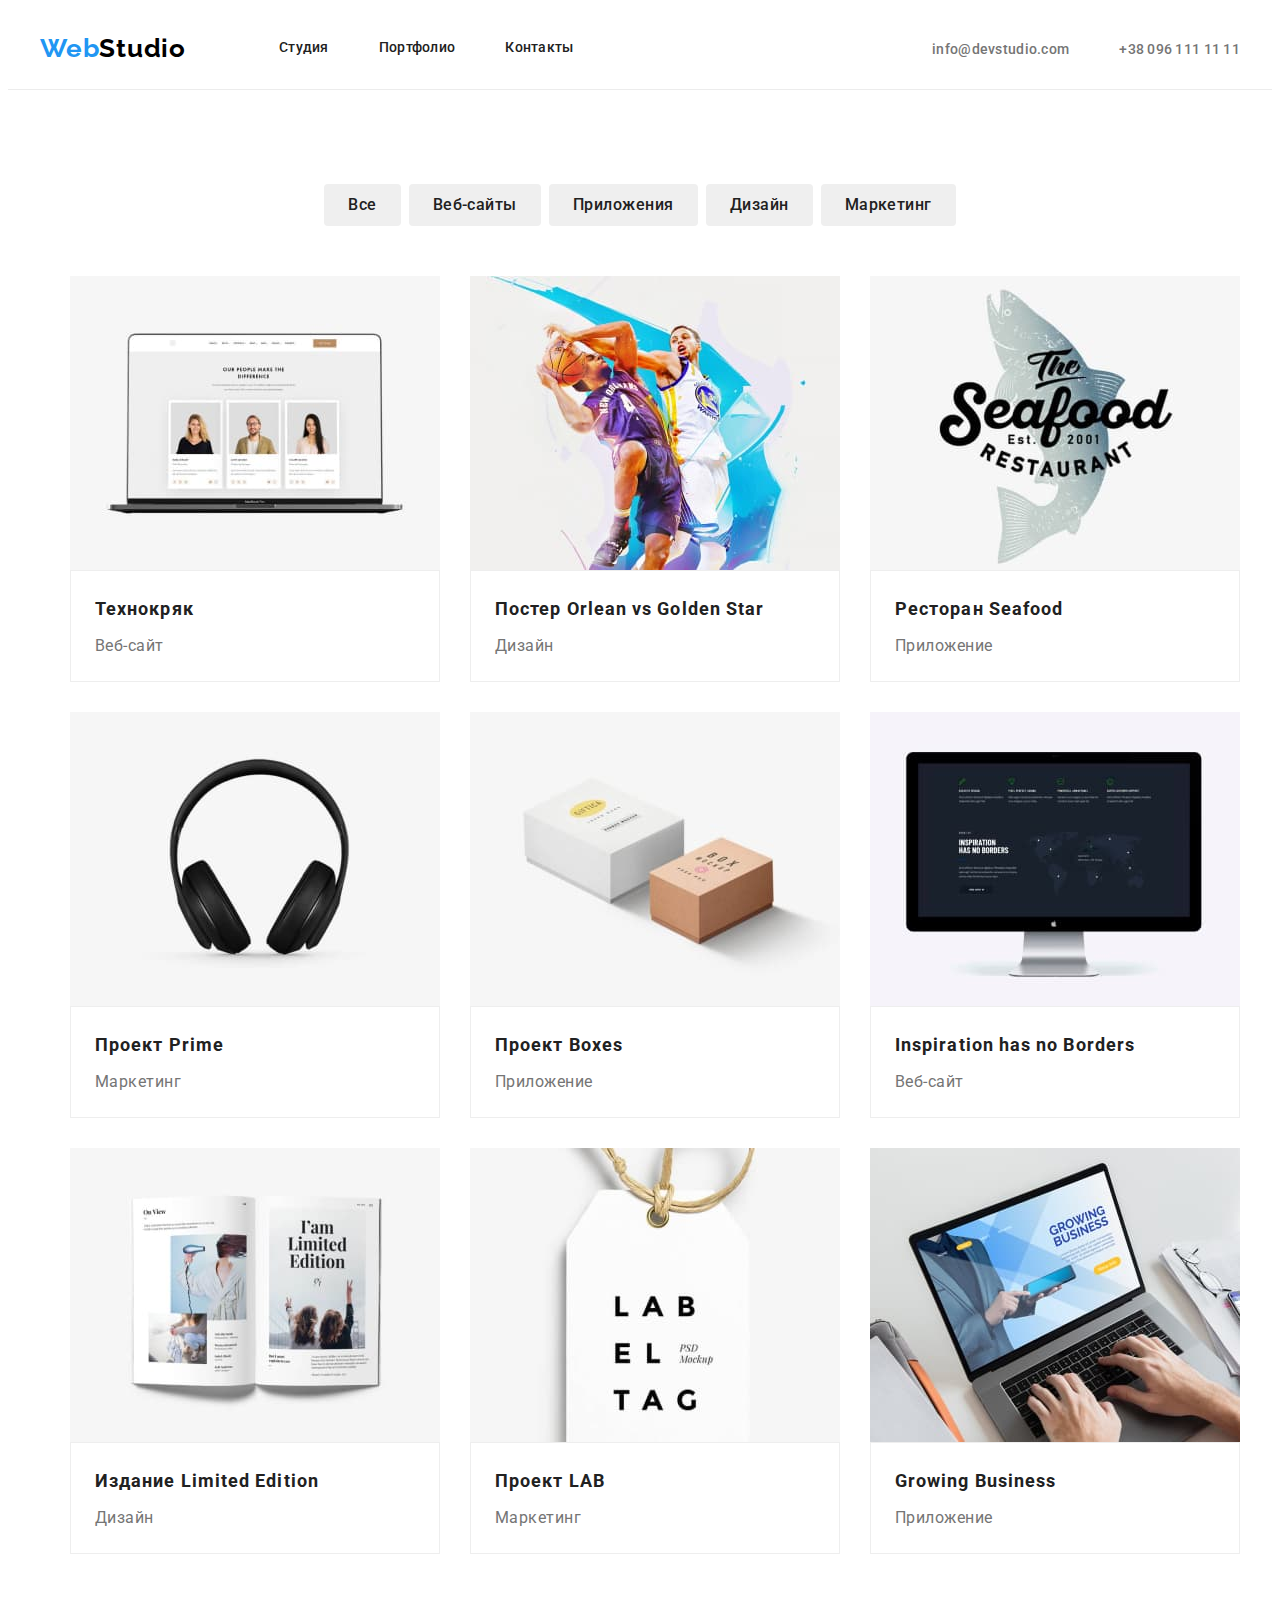
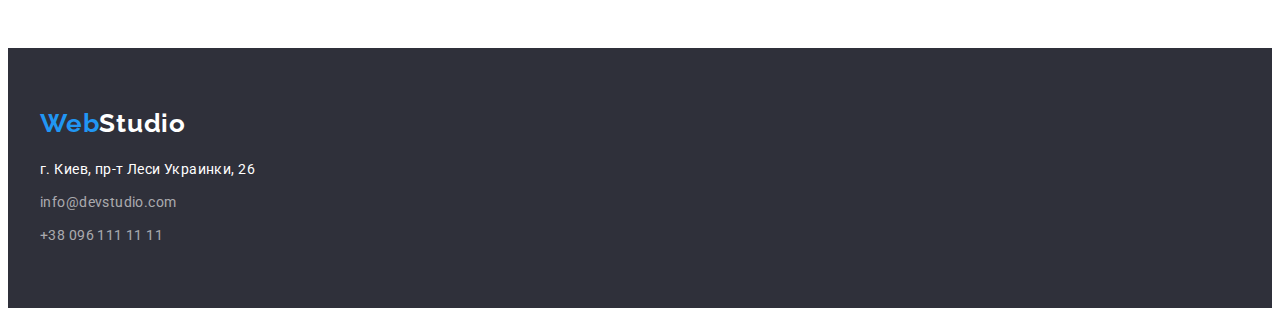
==== portfolio.html @ 91fcc717 "HW" ====
<!DOCTYPE html>
<html lang="ru">
<head>
    <meta charset="UTF-8">
    <meta http-equiv="X-UA-Compatible" content="IE=edge">
    <meta name="viewport" content="width=device-width, initial-scale=1.0">
    <title>Портфолио</title>
    <link rel="preconnect" href="https://fonts.googleapis.com">
    <link rel="preconnect" href="https://fonts.gstatic.com" crossorigin>
    <link href="https://fonts.googleapis.com/css2?family=Raleway:wght@700&family=Roboto:wght@400;500;700;900&display=swap"
        rel="stylesheet">
        <link rel="stylesheet" href="https://cdnjs.cloudflare.com/ajax/libs/modern-normalize/1.1.0/modern-normalize.min.css"
            integrity="sha512-wpPYUAdjBVSE4KJnH1VR1HeZfpl1ub8YT/NKx4PuQ5NmX2tKuGu6U/JRp5y+Y8XG2tV+wKQpNHVUX03MfMFn9Q=="
            crossorigin="anonymous" referrerpolicy="no-referrer" />
    <link rel="stylesheet" href="./css/styles.css">
</head>
<body>
<header class="header">
    <div class="container header-container">
        <nav class="header-nav">
            <a href="./index.html" lang="en" class="link  logo"><span>Web</span>Studio</a>
            <ul class="list navigation-list">
                <li class="nav-item"><a href="./index.html" class="link nav-list">Студия</a></li>
                <li class="nav-item"><a href="./portfolio.html" class="link nav-list">Портфолио</a></li>
                <li class="nav-item"><a href="" class="link nav-list">Контакты</a></li>
            </ul>
        </nav>
        <ul class="list header-contact-list">
            <li class="header-contact-item"><a href="mailto:info@devstudio.com"
                    class="link contact-list">info@devstudio.com</a></li>
            <li class="header-contact-item"><a href="tel:+380961111111" class="link contact-list">+38 096 111 11 11</a>
            </li>
        </ul>
    </div>
</header>
    <main>
        <!--Section Buttons-->
    <section class="section">
        <div class="container">
        <h1 class="visually-hidden">Примеры наших проектов</h1>
    <ul class="list btn-list">
        <li class="btn-list-item"><button type="button" name="Все" class="portfolio-button">Все</button></li>
        <li class="btn-list-item"><button type="button" name="Веб-сайты" class="portfolio-button">Веб-сайты</button></li>
        <li class="btn-list-item"><button type="button" name="Приложения" class="portfolio-button">Приложения</button></li>
        <li class="btn-list-item"><button type="button" name="Дизайн" class="portfolio-button">Дизайн</button></li>
        <li class="btn-list-item"><button type="button" name="Маркетинг" class="portfolio-button">Маркетинг</button></li>
    </ul>
    <ul class="list card-list">
    <li class="list-box">
        <article class="card">
        <a href="" class="link">
            <div class="card-thumb">
            <img src="./images/portfolio-img1.jpg" alt="Веб-сайт" width="370"></div>
            <div class="box-content">
            <h2 class="projects-title">Технокряк</h2>
            <p class="projects-description">Веб-сайт</p></div>
        </a>
        </article>
    </li>
    <li class="list-box">
        <article class="card">
        <a href="" class="link">
            <div class="card-thumb">
            <img src="./images/portfolio-img2.jpg" alt="Два баскетболиста" width="370">
           </div>
            <div class="box-content">
            <h2 class="projects-title">Постер <span lang="en"> Orlean vs Golden Star</span></h2>
            <p class="projects-description">Дизайн</p></div>
        </a></article>
    </li>
    <li class="list-box">
        <article class="card">
        <a href="" class="link">
            <div class="card-thumb">
            <img src="./images/portfolio-img3.jpg" alt="Логотип ресторана" width="370"></div>
            <div class="box-content">
            <h2 class="projects-title">Ресторан <span lang="en">Seafood</span></h2>
            <p class="projects-description">Приложение</p></div>
        </a></article>
    </li>
    <li class="list-box">
        <article class="card">
        <a href="" class="link">
            <div class="card-thumb">
            <img src="./images/portfolio-img4.jpg" alt="Наушники" width="370"></div>
            <div class="box-content">
            <h2 class="projects-title">Проект <span lang="en">Prime</span></h2>
            <p class="projects-description">Маркетинг</p></div>
        </a></article>
    </li>
    <li class="list-box">
        <article class="card">
    <a href="" class="link">
        <div class="card-thumb">
        <img src="./images/portfolio-img5.jpg" alt="Две коробки" width="370"></div>
        <div class="box-content">
        <h2 class="projects-title">Проект <span lang="en">Boxes</span></h2>
        <p class="projects-description">Приложение</p></div>
    </a></article>
    </li>
    <li class="list-box">
        <article class="card">
        <a href="" class="link">
            <div class="card-thumb">
            <img src="./images/portfolio-img6.jpg" alt="Веб-сайт" width="370"></div>
            <div class="box-content">
            <h2 lang="en" class="projects-title">Inspiration has no Borders</h2>
            <p class="projects-description">Веб-сайт</p></div>
        </a></article>
    </li>
    <li class="list-box">
        <article class="card">
        <a href="" class="link">
            <div class="card-thumb">
            <img src="./images/portfolio-img7.jpg" alt="Журнал" width="370"></div>
            <div class="box-content">
            <h2 class="projects-title">Издание <span lang="en">Limited Edition</span></h2>
            <p class="projects-description">Дизайн</p></div>
        </a></article>
    </li>
    <li class="list-box">
        <article class="card">
        <a href="" class="link">
            <div class="card-thumb">
            <img src="./images/portfolio-img8.jpg" alt="Бирка" width="370"></div>
            <div class="box-content">
            <h2 class="projects-title">Проект <span lang="en">LAB</span></h2>
            <p class="projects-description">Маркетинг</p></div>
        </a></article>
    </li>
    <li class="list-box">
        <article class="card">
        <a href="" class="link">
            <div class="card-thumb">
            <img src="./images/portfolio-img9.jpg" alt="Приложение для ноутбука" width="370"></div>
            <div class="box-content">
            <h2 lang="en" class="projects-title">Growing Business</h2>
            <p class="projects-description">Приложение</p></div>
        </a></article>
    </li>
    </ul>
    </div>
    </section>
    </main>
    <footer class="footer">
        <div class="container">
            <div class="logo-footer">
                <a href="./index.html" lang="en" class="link  footer-logo"><span>Web</span>Studio</a>
            </div>
            <address>
                <ul class="list">
                    <li class="footer-list"><a href="https://goo.gl/maps/FCbpodmWMEnQQ8jf7" class="link footer-address">г.
                            Киев, пр-т Леси Украинки, 26</a></li>
                    <li class="footer-list"><a href="mailto:info@devstudio.com"
                            class="link footer-contact">info@devstudio.com</a></li>
                    <li class="footer-list"><a href="tel:+380961111111" class="link footer-contact">+38 096 111 11 11</a>
                    </li>
                </ul>
            </address>
        </div>
    </footer>
</body>
</html>
---- css/styles.css ----
h1,
h2,
h3,
h4,
h5,
h6,
p,
ul {
  margin: 0;
}

:root {
  --accent-color: #2196f3;
  --main-text-color: #757575;
  --title-color: #212121;
  --logo-color: #000000;
}
body {
  font-family: "Roboto", sans-serif;
  color: var(--main-text-color);
  background-color: #ffffff;
  font-weight: 400;
  font-style: normal;
}
.visually-hidden {
  position: absolute;
  white-space: nowrap;
  width: 1px;
  height: 1px;
  overflow: hidden;
  border: 0;
  padding: 0;
  clip: rect(0 0 0 0);
  clip-path: inset(50%);
  margin: -1px;
}
img {
  display: block;
  max-width: 100%;
  height: auto;
}
/* ----------------------------------------------------------HEADER---------------------- */
.container {
  width: 1200px;
  padding-left: 15px;
  padding-right: 15px;
  margin-left: auto;
  margin-right: auto;
  height: auto;
}
.header {
  padding-top: 25px;
  padding-bottom: 25px;

  border-bottom-color: #ececec;
  border-bottom-style: solid;
  border-bottom-width: 1px;
}

.header-container {
  display: flex;
  justify-content: space-between;
  align-items: center;
}

.header-nav {
  display: flex;
}

.logo {
  font-family: Raleway;
  font-style: normal;
  font-weight: 700;
  font-size: 26px;
  line-height: 1.19;
  letter-spacing: 0.03em;
  color: var(--logo-color);
  margin-right: 93px;
}
.header span {
  color: var(--accent-color);
}

.nav-list {
  font-weight: 500;
  font-size: 14px;
  line-height: 1.14;
  letter-spacing: 0.02em;
  color: var(--title-color);
  display: block;
}
.navigation-list {
  display: flex;
  align-items: center;
}
.nav-item:not(:last-child) {
  margin-right: 50px;
}

.header-contact-item:not(:last-child) {
  margin-right: 50px;
}

.header-contact-list {
  display: flex;
}

.contact-list {
  font-weight: 500;
  font-size: 14px;
  line-height: 1.14;
  letter-spacing: 0.02em;
  color: var(--main-text-color);
}
.list {
  list-style: none;
  padding: 0;
}

.link {
  text-decoration: none;
}
.link:hover,
.link:focus {
  color: var(--accent-color);
}

/*--------------HERO----------------------------*/
.hero-section {
  background-color: #2f303a;
  padding-bottom: 200px;
  padding-top: 200px;
  text-align: center;
}
.hero-title {
  font-weight: 900;
  font-size: 44px;
  line-height: 1.36;
  text-align: center;
  letter-spacing: 0.06em;
  text-transform: uppercase;
  color: #ffffff;
  max-width: 696px;
  margin-right: auto;
  margin-left: auto;
  margin-bottom: 30px;
}
.hero-button {
  background: var(--accent-color);
  box-shadow: 0px 4px 4px rgba(0, 0, 0, 0.15);
  border-radius: 4px;
  font-family: inherit;
  font-weight: 700;
  font-size: 16px;
  line-height: 1.87;
  display: inline-block;
  text-align: center;
  letter-spacing: 0.06em;
  color: #ffffff;
  cursor: pointer;
  padding-right: 32px;
  padding-left: 32px;
  padding-top: 10px;
  padding-bottom: 10px;
}
.hero-button:focus,
.hero-button:hover {
  background-color: var(--accent-color);
}

/*----------------------------Section Our Activities------------------*/
.activities-list-title {
  font-weight: 700;
  font-size: 14px;
  line-height: 1.14;
  letter-spacing: 0.03em;
  text-transform: uppercase;
  color: var(--title-color);
  margin-bottom: 10px;
}
.activities-text {
  font-size: 14px;
  line-height: 1.71;
  letter-spacing: 0.03em;
}
.activities-title {
  font-weight: 700;
  font-size: 36px;
  line-height: 1.17;
  text-align: center;
  letter-spacing: 0.03em;
  color: var(--title-color);
  margin-bottom: 50px;
}
.section {
  padding-bottom: 94px;
  padding-top: 94px;
}
.activities-list {
  display: flex;
  justify-content: center;
}
.activities-list-item:not(:last-child) {
  margin-right: 30px;
}
.activities-types {
  display: flex;
}

.activities-types-item:not(:last-child) {
  margin-right: 30px;
}
.activities-types-item {
  width: 270px;
}

/*---------Section Our Team--------------------------------------*/
.team-section {
  background: #f5f4fa;
}
.team-list {
  display: flex;
  flex-basis: calc(100% / 4 -30px);
  margin-top: -30px;
  margin-left: -30px;
}

.team-title {
  font-weight: 700;
  font-size: 36px;
  line-height: 1.17;
  text-align: center;
  letter-spacing: 0.03em;
  color: var(--title-color);
  margin-bottom: 50px;
}
.team-card {
  background-color: #ffffff;
  margin-top: 30px;
  margin-left: 30px;
  box-shadow: 0px 1px 3px rgba(0, 0, 0, 0.12), 0px 1px 1px rgba(0, 0, 0, 0.14),
    0px 2px 1px rgba(0, 0, 0, 0.2);
  border-radius: 0px 0px 4px 4px;
}

.team-name {
  font-weight: 500;
  font-size: 16px;
  line-height: 1.19;
  text-align: center;
  letter-spacing: 0.03em;
  color: var(--title-color);
}
.team-position {
  font-size: 16px;
  line-height: 1.19;
  text-align: center;
  letter-spacing: 0.03em;
  color: var(--main-text-color);
  margin-top: 10px;
}

.members-text {
  padding-bottom: 30px;
  padding-top: 30px;
}

/*---------------------------------------Footer-----------------*/
.footer {
  background-color: #2f303a;
  padding-top: 60px;
  padding-bottom: 60px;
}
.footer span {
  color: var(--accent-color);
}
.footer-contact {
  font-size: 14px;
  font-style: normal;
  line-height: 1.71;
  letter-spacing: 0.03em;
  color: rgba(255, 255, 255, 0.6);
}
.footer-address {
  font-style: normal;
  font-size: 14px;
  line-height: 1.71;
  letter-spacing: 0.03em;
  color: #ffffff;
}
.footer-logo {
  font-family: Raleway;
  font-style: normal;
  font-weight: 700;
  font-size: 26px;
  line-height: 1.19;
  letter-spacing: 0.03em;
  color: #ffffff;
  margin-bottom: 20px;
}

.logo-footer {
  margin-bottom: 20px;
}
.footer-list:not(:last-child) {
  margin-bottom: 9px;
}
/*----------------------------PORTFOLIO Section Buttons----------------------------------------------*/
.portfolio-button {
  border-radius: 4px;
  font-family: inherit;
  font-weight: 500;
  font-size: 16px;
  line-height: 1.62;
  text-align: center;
  letter-spacing: 0.03em;
  color: var(--title-color);
  cursor: pointer;
  border-color: transparent;
  padding-top: 6px;
  padding-bottom: 6px;
  padding-right: 22px;
  padding-left: 22px;
}
.portfolio-button:hover,
.portfolio-button:focus {
  background-color: var(--accent-color);
}

.btn-list {
  padding: 0;
  display: flex;
  justify-content: center;
  border-radius: 4px;
  margin-bottom: 50px;
}
.btn-list-item:not(:last-child) {
  margin-right: 8px;
}

.list-box {
  background: #ffffff;
  flex-basis: calc(100% / 3 - 30px);
  margin-top: 30px;
  margin-left: 30px;
}
.projects-title {
  font-weight: 700;
  font-size: 18px;
  line-height: 2;
  letter-spacing: 0.06em;
  color: var(--title-color);
}
.projects-description {
  font-size: 16px;
  line-height: 1.87;
  letter-spacing: 0.03em;
  color: var(--main-text-color);
  margin-top: 4px;
}

.card-list {
  padding: 0;
  display: flex;
  flex-wrap: wrap;
  margin-top: -30px;
}

.box-content {
  padding-bottom: 20px;
  padding-left: 24px;
  padding-right: 24px;
  padding-top: 20px;
  border: 1px solid #eeeeee;
}
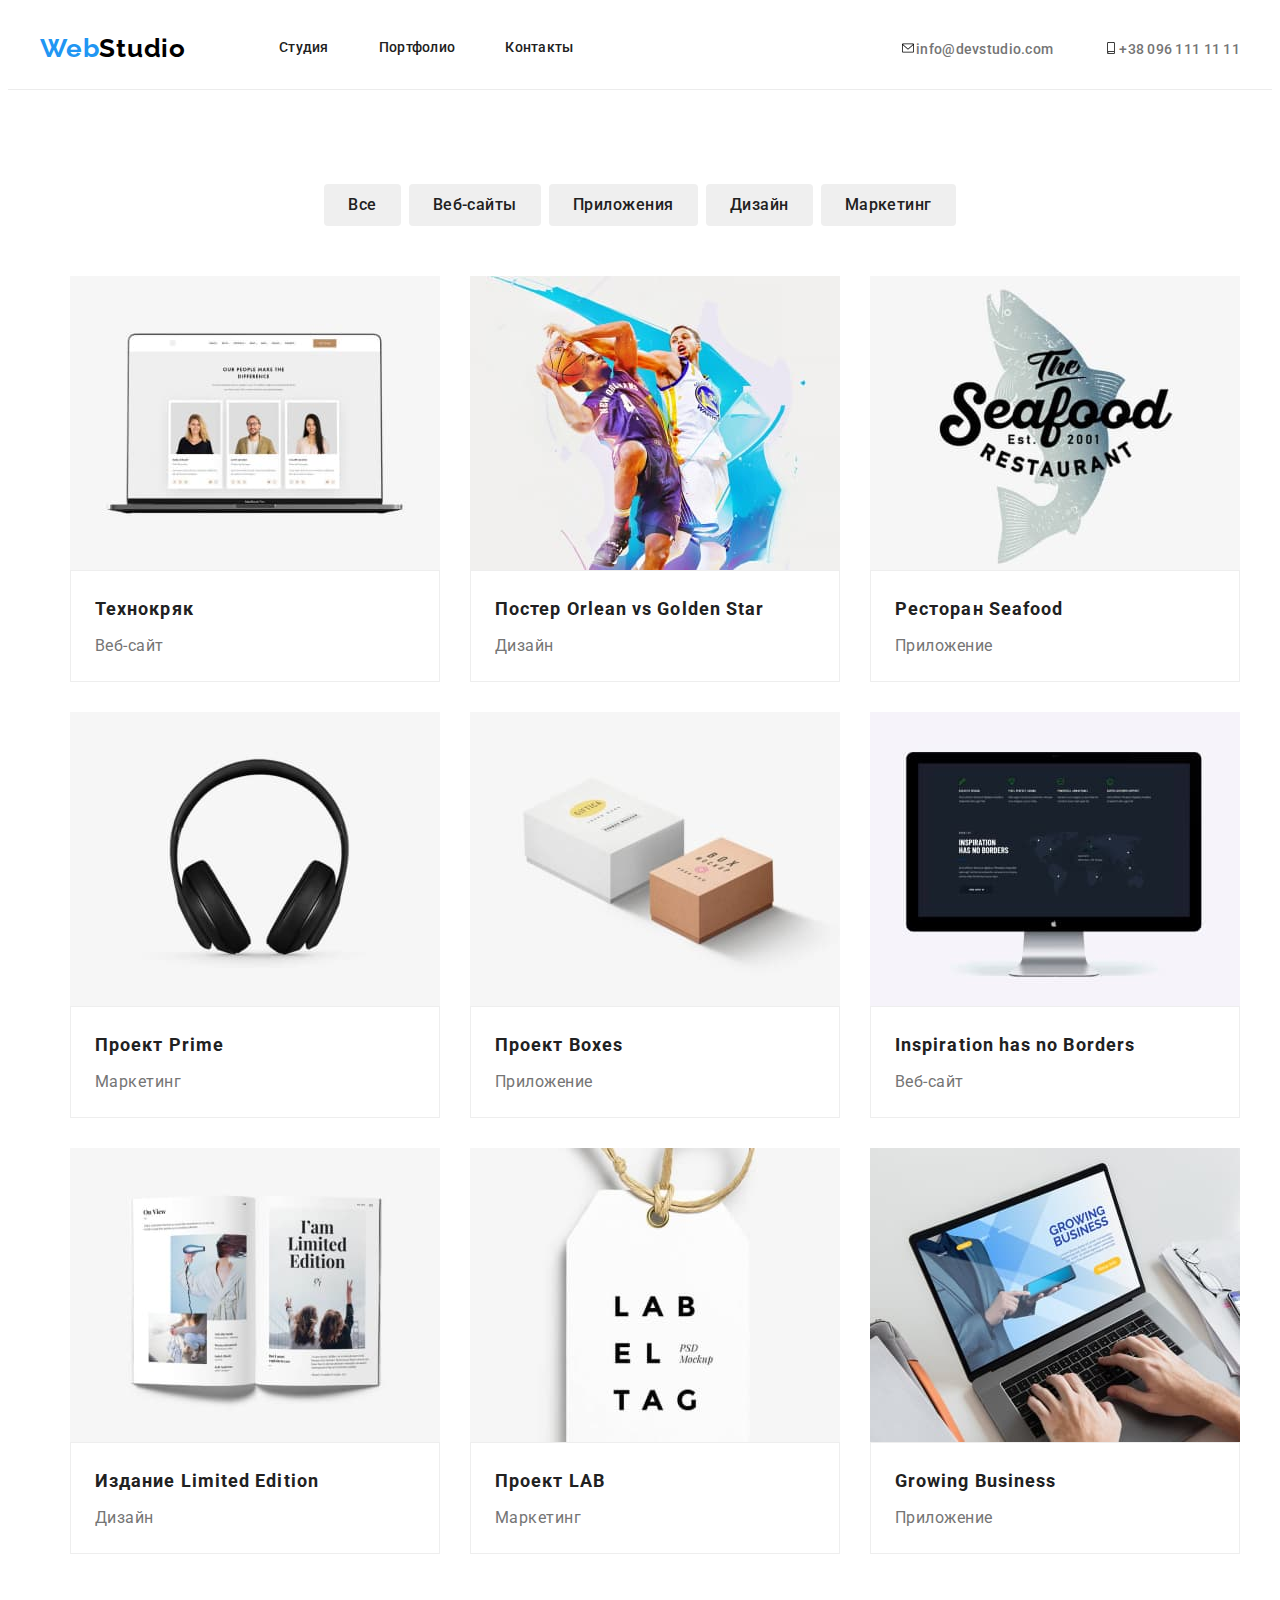
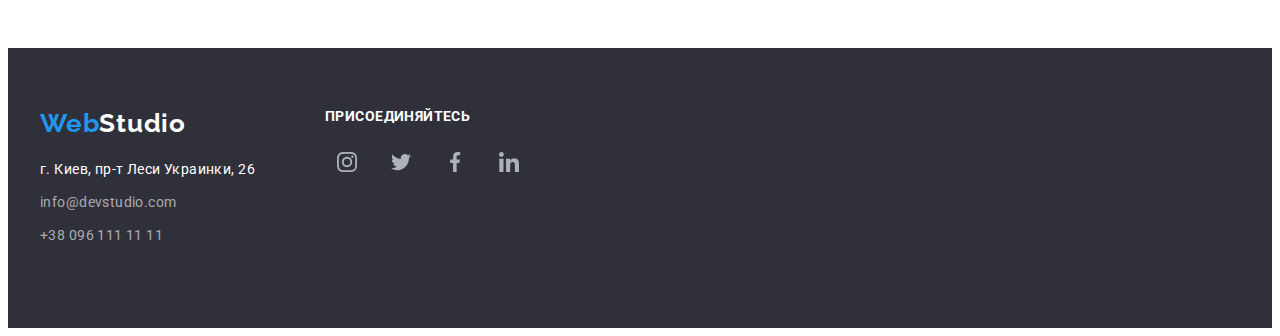
==== commit 89541ab2: "hw-4" ====
--- a/portfolio.html
+++ b/portfolio.html
@@ -26,10 +26,14 @@
             </ul>
         </nav>
         <ul class="list header-contact-list">
-            <li class="header-contact-item"><a href="mailto:info@devstudio.com"
-                    class="link contact-list">info@devstudio.com</a></li>
-            <li class="header-contact-item"><a href="tel:+380961111111" class="link contact-list">+38 096 111 11 11</a>
-            </li>
+            <li class="header-contact-item"><a href="mailto:info@devstudio.com" class="link contact-list"><svg
+                        class="contact-icon" width="16" height="12">
+                        <use href="./images/icons.svg#icon-envelope"></use>
+                    </svg>info@devstudio.com</a></li>
+            <li class="header-contact-item"><a href="tel:+380961111111" class="link contact-list"><svg class="contact-icon"
+                        width="16" height="12">
+                        <use href="./images/icons.svg#icon-smartphone"></use>
+                    </svg>+38 096 111 11 11</a></li>
         </ul>
     </div>
 </header>
@@ -143,20 +147,56 @@
     </section>
     </main>
     <footer class="footer">
-        <div class="container">
+        <div class="container footer-container">
             <div class="logo-footer">
-                <a href="./index.html" lang="en" class="link  footer-logo"><span>Web</span>Studio</a>
+                <div class="logo-adress">
+                    <a href="./index.html" lang="en" class="link  footer-logo"><span>Web</span>Studio</a>
+                </div>
+                <address>
+                    <ul class="list">
+                        <li class="footer-list"><a href="https://goo.gl/maps/FCbpodmWMEnQQ8jf7"
+                                class="link footer-address">г. Киев, пр-т Леси Украинки, 26</a></li>
+                        <li class="footer-list"><a href="mailto:info@devstudio.com"
+                                class="link footer-contact">info@devstudio.com</a></li>
+                        <li class="footer-list"><a href="tel:+380961111111" class="link footer-contact">+38 096 111 11
+                                11</a></li>
+                    </ul>
+                </address>
             </div>
-            <address>
-                <ul class="list">
-                    <li class="footer-list"><a href="https://goo.gl/maps/FCbpodmWMEnQQ8jf7" class="link footer-address">г.
-                            Киев, пр-т Леси Украинки, 26</a></li>
-                    <li class="footer-list"><a href="mailto:info@devstudio.com"
-                            class="link footer-contact">info@devstudio.com</a></li>
-                    <li class="footer-list"><a href="tel:+380961111111" class="link footer-contact">+38 096 111 11 11</a>
+            <div class="footer-social-link">
+                <h4 class="footer-title">присоединяйтесь</h4>
+                <ul class="members-social-list list">
+                    <li class="members-social-item">
+                        <a href="" class="members-social-link">
+                            <svg class="members-social-icon" width="20" height="20">
+                                <use href="./images/icons.svg#icon-instagram"></use>
+                            </svg>
+    
+                        </a>
+                    </li>
+                    <li class="members-social-item">
+                        <a href="" class="members-social-link">
+                            <svg class="members-social-icon" width="20" height="20">
+                                <use href="./images/icons.svg#icon-twitter"></use>
+                            </svg>
+                        </a>
+                    </li>
+                    <li class="members-social-item">
+                        <a href="" class="members-social-link">
+                            <svg class="members-social-icon" width="20" height="20">
+                                <use href="./images/icons.svg#icon-facebook"></use>
+                            </svg>
+                        </a>
+                    </li>
+                    <li class="members-social-item">
+                        <a href="" class="members-social-link">
+                            <svg class="members-social-icon" width="20" height="20">
+                                <use href="./images/icons.svg#icon-linkedin"></use>
+                            </svg>
+                        </a>
                     </li>
                 </ul>
-            </address>
+            </div>
         </div>
     </footer>
 </body>
--- a/css/styles.css
+++ b/css/styles.css
@@ -116,6 +116,10 @@
   list-style: none;
   padding: 0;
 }
+.header-contact-item:hover,
+.header-contact-item:focus {
+  fill: var(--accent-color);
+}
 
 .link {
   text-decoration: none;
@@ -131,6 +135,11 @@
   padding-bottom: 200px;
   padding-top: 200px;
   text-align: center;
+  background-image: linear-gradient(
+      rgba(47, 48, 58, 0.4),
+      rgba(47, 48, 58, 0.4)
+    ),
+    url(/images/hero-bg-img.jpg);
 }
 .hero-title {
   font-weight: 900;
@@ -213,6 +222,12 @@
 .activities-types-item {
   width: 270px;
 }
+.activities-icon-place {
+  width: 270px;
+  height: 120px;
+  background-color: #f5f4fa;
+  margin-bottom: 30px;
+}
 
 /*---------Section Our Team--------------------------------------*/
 .team-section {
@@ -241,6 +256,9 @@
   box-shadow: 0px 1px 3px rgba(0, 0, 0, 0.12), 0px 1px 1px rgba(0, 0, 0, 0.14),
     0px 2px 1px rgba(0, 0, 0, 0.2);
   border-radius: 0px 0px 4px 4px;
+  padding-bottom: 30px;
+  padding-right: 32px;
+  padding-left: 32px;
 }
 
 .team-name {
@@ -261,10 +279,59 @@
 }
 
 .members-text {
-  padding-bottom: 30px;
   padding-top: 30px;
 }
 
+.members-social-list {
+  display: flex;
+  justify-content: center;
+  margin-top: 16px;
+}
+
+.members-social-item {
+  width: 44px;
+  height: 44px;
+}
+.members-social-item:not(:last-child) {
+  margin-right: 10px;
+}
+.members-social-link {
+  width: 100%;
+  height: 100%;
+  border-radius: 50%;
+  display: flex;
+  align-items: center;
+  justify-content: center;
+  color: #afb1b8;
+}
+.members-social-link:hover,
+.members-social-link:focus {
+  background-color: var(--accent-color);
+}
+.members-social-icon {
+  fill: #afb1b8;
+}
+.members-social-icon:focus,
+.members-social-icon:hover {
+  fill: #ffffff;
+}
+
+/*---------Clients section--------*/
+
+.clients-title {
+  font-weight: 700;
+  font-size: 36px;
+  line-height: 42px;
+  text-align: center;
+  letter-spacing: 0.03em;
+  margin-bottom: 50px;
+
+  color: var(--title-color);
+}
+.clients-list {
+  display: flex;
+  justify-content: center;
+}
 /*---------------------------------------Footer-----------------*/
 .footer {
   background-color: #2f303a;
@@ -298,12 +365,32 @@
   color: #ffffff;
   margin-bottom: 20px;
 }
+.footer-container {
+  display: flex;
+}
+.logo-adress {
+  display: flex;
+}
+.footer-title {
+  font-family: Roboto;
+  font-style: normal;
+  font-weight: bold;
+  font-size: 14px;
+  line-height: 16px;
+  letter-spacing: 0.03em;
+  text-transform: uppercase;
+
+  color: #ffffff;
+}
 
 .logo-footer {
   margin-bottom: 20px;
 }
 .footer-list:not(:last-child) {
   margin-bottom: 9px;
+}
+.footer-social-link {
+  margin-left: 70px;
 }
 /*----------------------------PORTFOLIO Section Buttons----------------------------------------------*/
 .portfolio-button {
@@ -325,6 +412,8 @@
 .portfolio-button:hover,
 .portfolio-button:focus {
   background-color: var(--accent-color);
+  box-shadow: 0px 1px 3px rgba(0, 0, 0, 0.12), 0px 1px 1px rgba(0, 0, 0, 0.14),
+    0px 2px 1px rgba(0, 0, 0, 0.2);
 }
 
 .btn-list {
@@ -343,6 +432,10 @@
   flex-basis: calc(100% / 3 - 30px);
   margin-top: 30px;
   margin-left: 30px;
+}
+.list-box:hover {
+  box-shadow: 0px 1px 3px rgba(0, 0, 0, 0.12), 0px 1px 1px rgba(0, 0, 0, 0.14),
+    0px 2px 1px rgba(0, 0, 0, 0.2);
 }
 .projects-title {
   font-weight: 700;
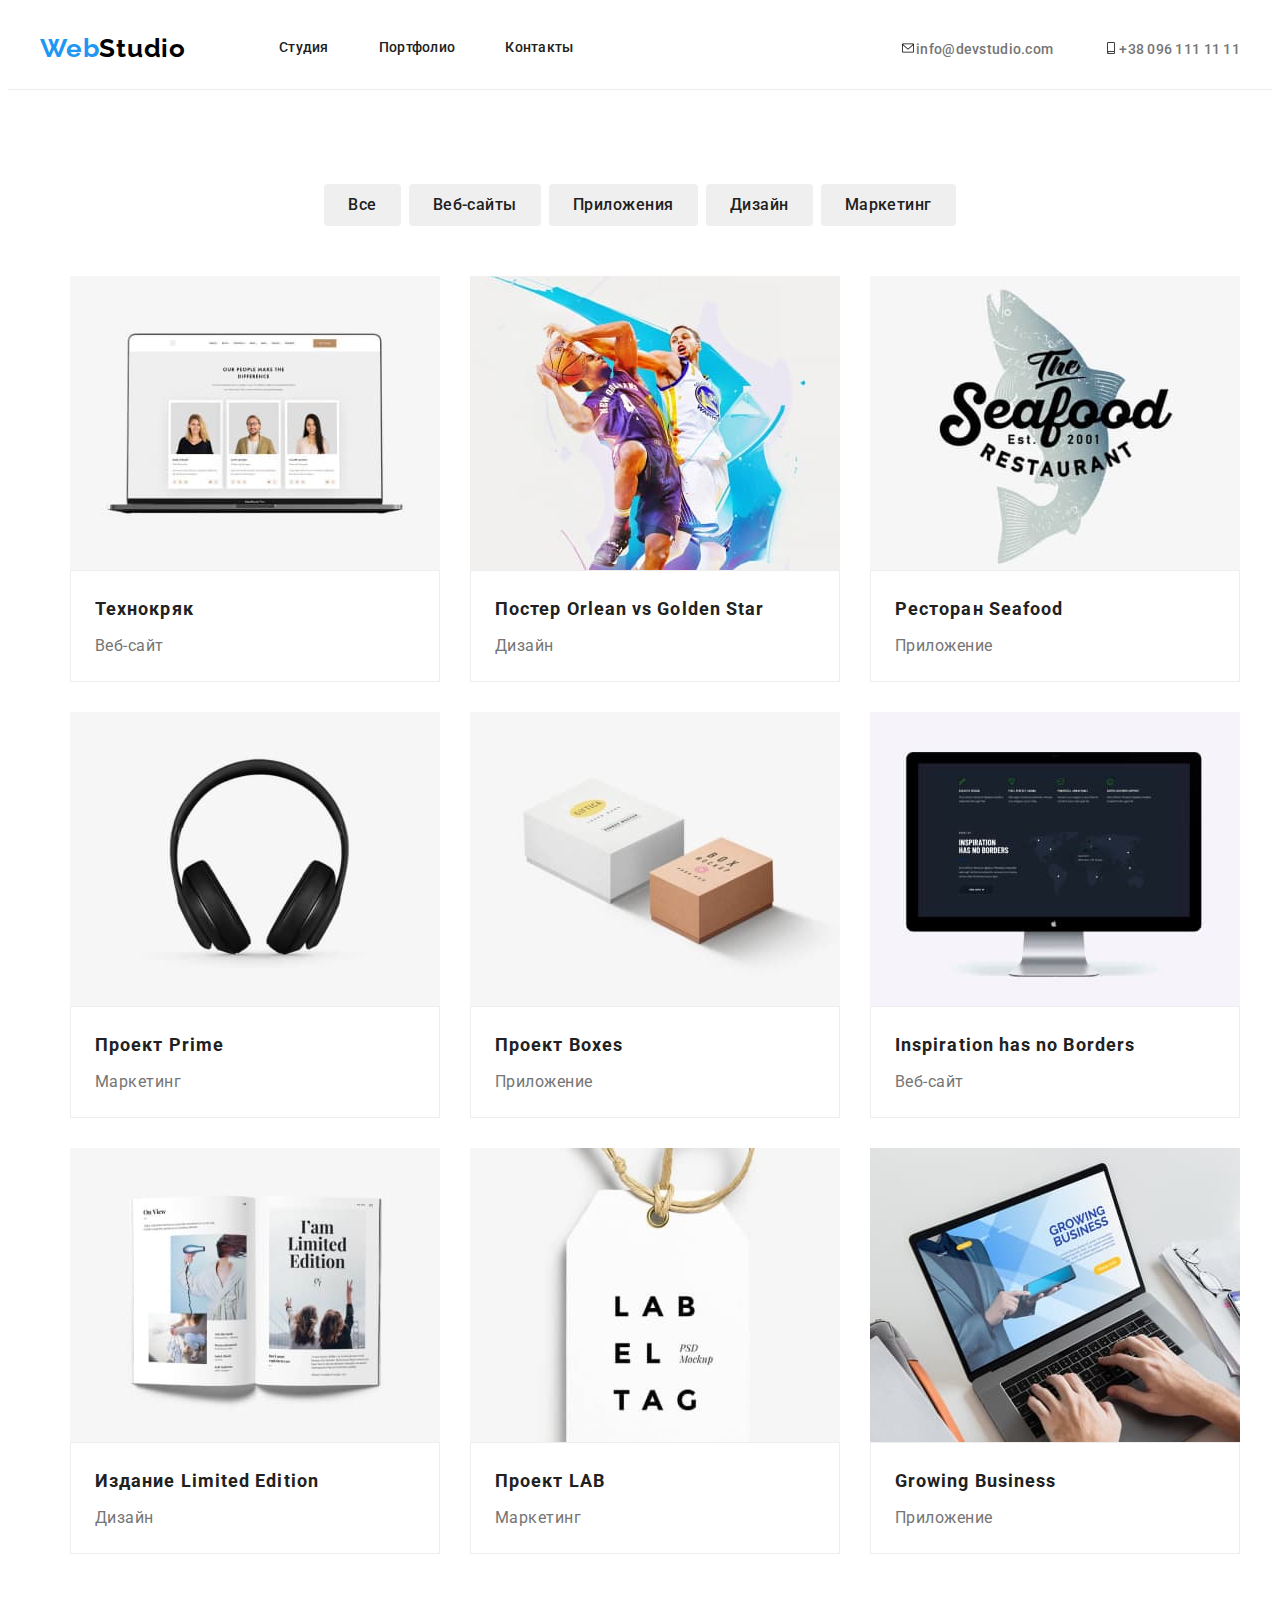
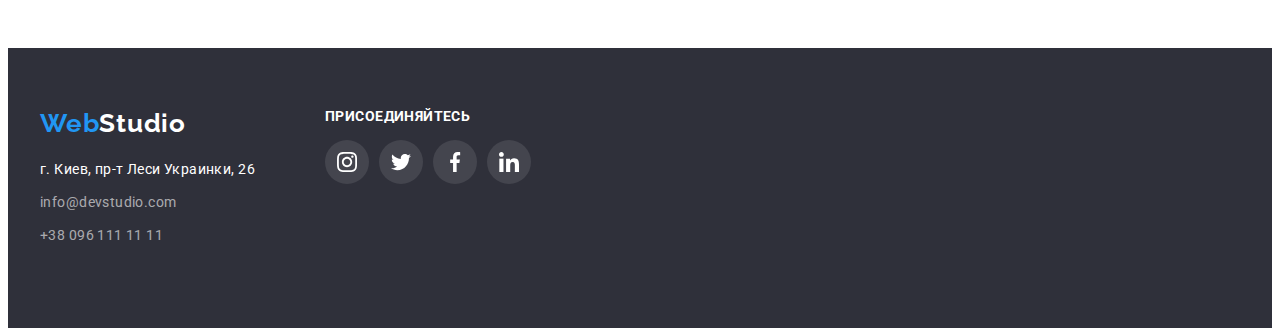
==== commit 57f2b39c: "HW-4" ====
--- a/portfolio.html
+++ b/portfolio.html
@@ -26,12 +26,12 @@
             </ul>
         </nav>
         <ul class="list header-contact-list">
-            <li class="header-contact-item"><a href="mailto:info@devstudio.com" class="link contact-list"><svg
+            <li class="header-contact-item"><a href="mailto:info@devstudio.com" class="contact-list link"><svg
                         class="contact-icon" width="16" height="12">
                         <use href="./images/icons.svg#icon-envelope"></use>
                     </svg>info@devstudio.com</a></li>
-            <li class="header-contact-item"><a href="tel:+380961111111" class="link contact-list"><svg class="contact-icon"
-                        width="16" height="12">
+            <li class="header-contact-item"><a href="tel:+380961111111" class="link contact-list"><svg
+                        class="contact-icon" width="16" height="12">
                         <use href="./images/icons.svg#icon-smartphone"></use>
                     </svg>+38 096 111 11 11</a></li>
         </ul>
@@ -163,35 +163,35 @@
                     </ul>
                 </address>
             </div>
-            <div class="footer-social-link">
+            <div class="footer-social-links">
                 <h4 class="footer-title">присоединяйтесь</h4>
-                <ul class="members-social-list list">
-                    <li class="members-social-item">
-                        <a href="" class="members-social-link">
-                            <svg class="members-social-icon" width="20" height="20">
-                                <use href="./images/icons.svg#icon-instagram"></use>
+                <ul class="footer-social-list list">
+                    <li class="footer-social-item">
+                        <a href="" class="footer-social-link">
+                            <svg class="members-social-icon" width="20" height="20">
+                                <use href="./images/icons.svg#icon-instagram-1"></use>
                             </svg>
     
                         </a>
                     </li>
-                    <li class="members-social-item">
-                        <a href="" class="members-social-link">
-                            <svg class="members-social-icon" width="20" height="20">
-                                <use href="./images/icons.svg#icon-twitter"></use>
-                            </svg>
-                        </a>
-                    </li>
-                    <li class="members-social-item">
-                        <a href="" class="members-social-link">
-                            <svg class="members-social-icon" width="20" height="20">
-                                <use href="./images/icons.svg#icon-facebook"></use>
-                            </svg>
-                        </a>
-                    </li>
-                    <li class="members-social-item">
-                        <a href="" class="members-social-link">
-                            <svg class="members-social-icon" width="20" height="20">
-                                <use href="./images/icons.svg#icon-linkedin"></use>
+                    <li class="footer-social-item">
+                        <a href="" class="footer-social-link">
+                            <svg class="members-social-icon" width="20" height="20">
+                                <use href="./images/icons.svg#icon-twitter-1"></use>
+                            </svg>
+                        </a>
+                    </li>
+                    <li class="footer-social-item">
+                        <a href="" class="footer-social-link">
+                            <svg class="members-social-icon" width="20" height="20">
+                                <use href="./images/icons.svg#icon-facebook-1"></use>
+                            </svg>
+                        </a>
+                    </li>
+                    <li class="footer-social-item">
+                        <a href="" class="footer-social-link">
+                            <svg class="members-social-icon" width="20" height="20">
+                                <use href="./images/icons.svg#icon-linkedin-1"></use>
                             </svg>
                         </a>
                     </li>
--- a/css/styles.css
+++ b/css/styles.css
@@ -112,15 +112,11 @@
   letter-spacing: 0.02em;
   color: var(--main-text-color);
 }
+
 .list {
   list-style: none;
   padding: 0;
 }
-.header-contact-item:hover,
-.header-contact-item:focus {
-  fill: var(--accent-color);
-}
-
 .link {
   text-decoration: none;
 }
@@ -128,7 +124,10 @@
 .link:focus {
   color: var(--accent-color);
 }
-
+.contact-list:hover,
+.contact-list:focus {
+  fill: var(--accent-color);
+}
 /*--------------HERO----------------------------*/
 .hero-section {
   background-color: #2f303a;
@@ -139,7 +138,10 @@
       rgba(47, 48, 58, 0.4),
       rgba(47, 48, 58, 0.4)
     ),
-    url(/images/hero-bg-img.jpg);
+    url(../images/hero-bg-img.jpg);
+  background-position: center;
+  background-repeat: no-repeat;
+  background-size: cover;
 }
 .hero-title {
   font-weight: 900;
@@ -200,6 +202,7 @@
   letter-spacing: 0.03em;
   color: var(--title-color);
   margin-bottom: 50px;
+  margin-top: 94px;
 }
 .section {
   padding-bottom: 94px;
@@ -226,6 +229,10 @@
   width: 270px;
   height: 120px;
   background-color: #f5f4fa;
+  margin-bottom: 30px;
+  display: flex;
+  align-items: center;
+  justify-content: center;
   margin-bottom: 30px;
 }
 
@@ -257,8 +264,6 @@
     0px 2px 1px rgba(0, 0, 0, 0.2);
   border-radius: 0px 0px 4px 4px;
   padding-bottom: 30px;
-  padding-right: 32px;
-  padding-left: 32px;
 }
 
 .team-name {
@@ -286,11 +291,14 @@
   display: flex;
   justify-content: center;
   margin-top: 16px;
+  padding-right: 32px;
+  padding-left: 32px;
 }
 
 .members-social-item {
   width: 44px;
   height: 44px;
+  fill: #afb1b8;
 }
 .members-social-item:not(:last-child) {
   margin-right: 10px;
@@ -302,17 +310,11 @@
   display: flex;
   align-items: center;
   justify-content: center;
-  color: #afb1b8;
+  fill: inherit;
 }
 .members-social-link:hover,
 .members-social-link:focus {
   background-color: var(--accent-color);
-}
-.members-social-icon {
-  fill: #afb1b8;
-}
-.members-social-icon:focus,
-.members-social-icon:hover {
   fill: #ffffff;
 }
 
@@ -331,6 +333,27 @@
 .clients-list {
   display: flex;
   justify-content: center;
+  align-items: center;
+}
+.clients-box {
+  display: flex;
+  justify-content: center;
+  align-items: center;
+  width: 170px;
+  height: 92px;
+  border: 1px solid #afb1b8;
+  border-radius: 4px;
+}
+.clients-item:not(:last-child) {
+  margin-right: 30px;
+}
+.clients-item {
+  fill: #afb1b8;
+}
+.clients-box:hover,
+.clients-box:focus {
+  fill: var(--accent-color);
+  border: 1px solid var(--accent-color);
 }
 /*---------------------------------------Footer-----------------*/
 .footer {
@@ -382,16 +405,42 @@
 
   color: #ffffff;
 }
-
+.footer-social-list {
+  display: flex;
+  justify-content: center;
+  margin-top: 16px;
+}
 .logo-footer {
   margin-bottom: 20px;
 }
 .footer-list:not(:last-child) {
   margin-bottom: 9px;
 }
+.footer-social-links {
+  margin-left: 70px;
+}
+.footer-social-item {
+  width: 44px;
+  height: 44px;
+}
+
+.footer-social-item:not(:last-child) {
+  margin-right: 10px;
+}
 .footer-social-link {
-  margin-left: 70px;
-}
+  width: 100%;
+  height: 100%;
+  border-radius: 50%;
+  display: flex;
+  align-items: center;
+  justify-content: center;
+  background: rgba(255, 255, 255, 0.1);
+}
+.footer-social-link:hover,
+.footer-social-link:focus {
+  background-color: var(--accent-color);
+}
+
 /*----------------------------PORTFOLIO Section Buttons----------------------------------------------*/
 .portfolio-button {
   border-radius: 4px;
@@ -414,6 +463,7 @@
   background-color: var(--accent-color);
   box-shadow: 0px 1px 3px rgba(0, 0, 0, 0.12), 0px 1px 1px rgba(0, 0, 0, 0.14),
     0px 2px 1px rgba(0, 0, 0, 0.2);
+  color: #ffffff;
 }
 
 .btn-list {
